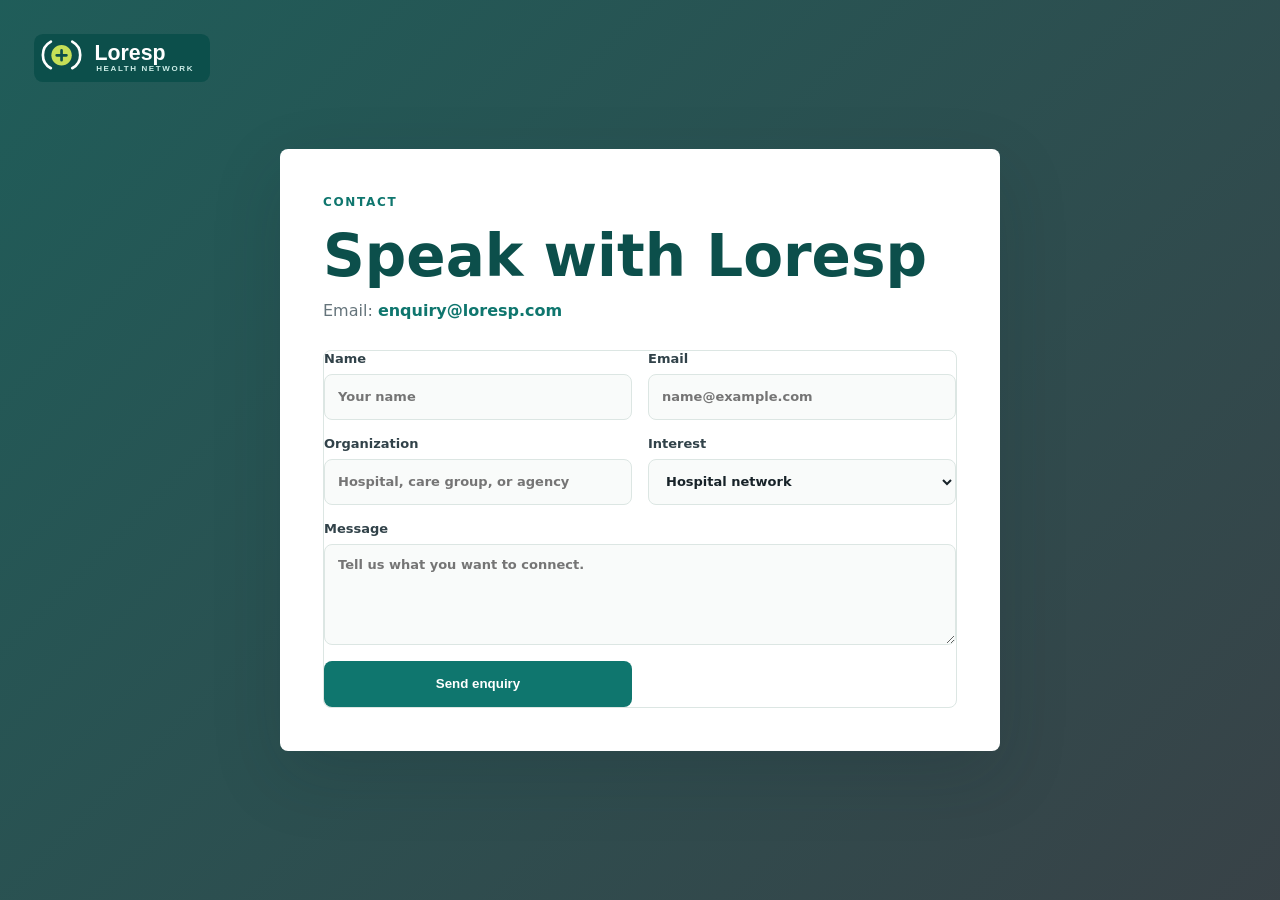
==== contact.html @ 652d3901 "Add files via upload" ====
<!doctype html>
<html lang="en">
<head>
  <meta charset="utf-8">
  <meta name="viewport" content="width=device-width, initial-scale=1">
  <title>Contact Loresp | Cloud-Based Healthcare Network</title>
  <meta name="description" content="Contact Loresp for hospital, care home, residential care, and community healthcare network enquiries.">
  <link rel="icon" href="favicon.svg" type="image/svg+xml">
  <link rel="stylesheet" href="styles.css">
</head>
<body class="contact-page">
  <main class="minimal-contact">
    <a class="contact-logo" href="index.html" aria-label="Back to Loresp home">
      <img src="logo.svg" alt="Loresp">
    </a>

    <section class="contact-card" aria-labelledby="contact-title">
      <p class="eyebrow">Contact</p>
      <h1 id="contact-title">Speak with Loresp</h1>
      <p>Email: <a href="mailto:enquiry@loresp.com">enquiry@loresp.com</a></p>

      <form class="contact-form minimal-form" action="mailto:enquiry@loresp.com" method="post" enctype="text/plain">
        <label>
          Name
          <input type="text" name="name" placeholder="Your name" required>
        </label>
        <label>
          Email
          <input type="email" name="email" placeholder="name@example.com" required>
        </label>
        <label>
          Organization
          <input type="text" name="organization" placeholder="Hospital, care group, or agency">
        </label>
        <label>
          Interest
          <select name="interest">
            <option>Hospital network</option>
            <option>Care home group</option>
            <option>Residential care</option>
            <option>Community care</option>
            <option>Partnership</option>
          </select>
        </label>
        <label class="full">
          Message
          <textarea name="message" rows="5" placeholder="Tell us what you want to connect." required></textarea>
        </label>
        <button class="button button-primary" type="submit">Send enquiry</button>
      </form>
    </section>
  </main>
</body>
</html>
---- styles.css ----
:root {
  --ink: #182329;
  --muted: #65747b;
  --line: #dce6e3;
  --paper: #fbfcfa;
  --mist: #eef6f3;
  --teal: #0f766e;
  --teal-dark: #0c4f4b;
  --lime: #c6df57;
  --coral: #f26d5b;
  --blue: #315f9f;
  --white: #ffffff;
  --shadow: 0 24px 70px rgba(18, 35, 41, 0.16);
  font-family: Inter, ui-sans-serif, system-ui, -apple-system, BlinkMacSystemFont, "Segoe UI", sans-serif;
}

* {
  box-sizing: border-box;
}

html {
  scroll-behavior: smooth;
}

body {
  margin: 0;
  color: var(--ink);
  background: var(--paper);
}

img {
  display: block;
  max-width: 100%;
}

a {
  color: inherit;
  text-decoration: none;
}

.site-header {
  position: sticky;
  top: 0;
  z-index: 20;
  display: flex;
  align-items: center;
  justify-content: space-between;
  gap: 24px;
  min-height: 74px;
  padding: 14px clamp(18px, 5vw, 64px);
  background: rgba(251, 252, 250, 0.92);
  border-bottom: 1px solid rgba(220, 230, 227, 0.9);
  backdrop-filter: blur(16px);
}

.brand {
  display: inline-flex;
  align-items: center;
  gap: 12px;
}

.brand img {
  width: 176px;
  height: auto;
}

.brand-symbol {
  display: grid;
  width: 42px;
  height: 42px;
  place-items: center;
  color: var(--white);
  background: linear-gradient(135deg, var(--teal), var(--blue));
  border-radius: 8px;
  font-weight: 800;
}

.brand strong,
.brand small {
  display: block;
  line-height: 1.05;
}

.brand small {
  margin-top: 3px;
  color: var(--muted);
  font-size: 12px;
  letter-spacing: 0.08em;
  text-transform: uppercase;
}

.site-nav {
  display: flex;
  align-items: center;
  gap: 24px;
  color: #304149;
  font-size: 14px;
  font-weight: 700;
}

.site-nav a {
  padding: 10px 0;
}

.nav-toggle {
  display: none;
  width: 42px;
  height: 42px;
  padding: 10px;
  background: var(--white);
  border: 1px solid var(--line);
  border-radius: 8px;
}

.nav-toggle span {
  display: block;
  height: 2px;
  margin: 5px 0;
  background: var(--ink);
}

.hero {
  position: relative;
  display: grid;
  min-height: calc(100vh - 74px);
  padding: clamp(36px, 8vw, 96px) clamp(18px, 5vw, 64px);
  overflow: hidden;
}

.hero-media,
.hero-overlay {
  position: absolute;
  inset: 0;
}

.hero-media img {
  width: 100%;
  height: 100%;
  object-fit: cover;
}

.hero-overlay {
  background:
    linear-gradient(90deg, rgba(11, 35, 38, 0.88), rgba(11, 35, 38, 0.58) 48%, rgba(11, 35, 38, 0.2)),
    linear-gradient(0deg, rgba(8, 27, 30, 0.35), rgba(8, 27, 30, 0.2));
}

.hero-content {
  position: relative;
  z-index: 2;
  align-self: center;
  justify-self: center;
  width: min(1080px, 100%);
  color: var(--white);
  text-align: center;
}

.hero-title {
  max-width: 1080px;
  margin-right: auto;
  margin-left: auto;
  text-align: center;
  text-wrap: balance;
}

.eyebrow {
  margin: 0 0 14px;
  color: var(--teal);
  font-size: 12px;
  font-weight: 800;
  letter-spacing: 0.14em;
  text-transform: uppercase;
}

.hero .eyebrow {
  color: var(--lime);
}

h1,
h2,
h3,
p {
  margin-top: 0;
}

h1 {
  margin-bottom: 22px;
  font-size: clamp(42px, 7vw, 86px);
  line-height: 0.98;
  letter-spacing: 0;
}

h2 {
  margin-bottom: 18px;
  font-size: clamp(30px, 4vw, 54px);
  line-height: 1.05;
  letter-spacing: 0;
}

h3 {
  margin-bottom: 10px;
  font-size: 22px;
  line-height: 1.2;
}

p {
  color: var(--muted);
  line-height: 1.7;
}

.hero-copy {
  max-width: 560px;
  margin-right: auto;
  margin-left: auto;
  color: rgba(255, 255, 255, 0.86);
  font-size: 19px;
}

.hero-actions {
  display: flex;
  flex-wrap: wrap;
  justify-content: center;
  gap: 12px;
  margin-top: 32px;
}

.button {
  display: inline-flex;
  align-items: center;
  justify-content: center;
  min-height: 46px;
  padding: 0 18px;
  border: 1px solid transparent;
  border-radius: 8px;
  font-weight: 800;
}

.button-primary {
  color: var(--white);
  background: var(--teal);
}

.button-light {
  color: var(--white);
  border-color: rgba(255, 255, 255, 0.45);
  background: rgba(255, 255, 255, 0.12);
}

.hero-panel {
  position: absolute;
  right: clamp(18px, 5vw, 64px);
  bottom: clamp(18px, 5vw, 64px);
  z-index: 2;
  width: min(330px, calc(100% - 36px));
  padding: 22px;
  color: var(--white);
  background: rgba(255, 255, 255, 0.13);
  border: 1px solid rgba(255, 255, 255, 0.24);
  border-radius: 8px;
  backdrop-filter: blur(16px);
}

.hero-panel span {
  color: var(--lime);
  font-size: 12px;
  font-weight: 800;
  text-transform: uppercase;
}

.hero-panel strong {
  display: block;
  margin: 8px 0 18px;
  font-size: 22px;
}

.signal-grid {
  display: grid;
  grid-template-columns: repeat(6, 1fr);
  gap: 8px;
}

.signal-grid i {
  height: 48px;
  background: linear-gradient(180deg, var(--lime), rgba(198, 223, 87, 0.25));
  border-radius: 6px;
}

.signal-grid i:nth-child(2),
.signal-grid i:nth-child(5) {
  background: linear-gradient(180deg, var(--coral), rgba(242, 109, 91, 0.25));
}

.signal-grid i:nth-child(3) {
  background: linear-gradient(180deg, #76c7ff, rgba(49, 95, 159, 0.25));
}

.metrics {
  display: grid;
  grid-template-columns: repeat(4, 1fr);
  border-bottom: 1px solid var(--line);
  background: var(--white);
}

.metrics div {
  padding: 26px clamp(18px, 4vw, 42px);
  border-right: 1px solid var(--line);
}

.metrics strong {
  display: block;
  color: var(--teal-dark);
  font-size: 34px;
}

.metrics span {
  color: var(--muted);
  font-weight: 700;
}

.section {
  padding: clamp(64px, 9vw, 120px) clamp(18px, 5vw, 64px);
}

.section-muted {
  background: var(--mist);
}

.split {
  display: grid;
  grid-template-columns: minmax(0, 1fr) minmax(320px, 520px);
  gap: clamp(32px, 6vw, 88px);
  align-items: center;
}

.check-list {
  display: grid;
  gap: 10px;
  margin-top: 24px;
}

.check-list span {
  padding: 14px 16px;
  background: var(--white);
  border: 1px solid var(--line);
  border-radius: 8px;
  font-weight: 700;
}

.platform-card {
  padding: 26px;
  background: #12252b;
  border-radius: 8px;
  box-shadow: var(--shadow);
}

.platform-top,
.care-row {
  display: flex;
  justify-content: space-between;
  gap: 18px;
}

.platform-top {
  margin-bottom: 20px;
  color: var(--white);
}

.platform-top span {
  color: var(--lime);
  font-size: 12px;
  font-weight: 800;
  text-transform: uppercase;
}

.care-row {
  align-items: center;
  min-height: 68px;
  padding: 14px 0;
  color: var(--white);
  border-top: 1px solid rgba(255, 255, 255, 0.14);
}

.care-row span {
  color: var(--lime);
  font-weight: 800;
}

.section-head {
  display: flex;
  justify-content: space-between;
  align-items: end;
  gap: 24px;
  margin-bottom: 34px;
}

.section-head h2 {
  max-width: 820px;
}

.compact {
  display: block;
}

.solution-grid {
  display: grid;
  grid-template-columns: repeat(4, 1fr);
  gap: 18px;
}

.solution-card {
  overflow: hidden;
  background: var(--white);
  border: 1px solid var(--line);
  border-radius: 8px;
}

.solution-card img {
  width: 100%;
  aspect-ratio: 1.15;
  object-fit: cover;
}

.solution-card div {
  padding: 22px;
}

.product-grid,
.resource-grid {
  display: grid;
  grid-template-columns: repeat(3, 1fr);
  gap: 18px;
}

.product-grid article,
.resource-grid article {
  padding: 26px;
  background: var(--white);
  border: 1px solid var(--line);
  border-radius: 8px;
}

.product-icon {
  display: inline-grid;
  width: 48px;
  height: 48px;
  margin-bottom: 22px;
  place-items: center;
  color: var(--white);
  background: var(--teal-dark);
  border-radius: 8px;
  font-weight: 900;
}

.workflow {
  display: grid;
  grid-template-columns: minmax(0, 0.8fr) minmax(360px, 1.2fr);
  gap: clamp(32px, 6vw, 72px);
  background: #132e34;
}

.workflow h2,
.security h2,
.contact h2 {
  color: var(--ink);
}

.workflow h2,
.workflow .workflow-copy p {
  color: var(--white);
}

.workflow .workflow-copy p:last-child {
  color: rgba(255, 255, 255, 0.72);
}

.timeline {
  display: grid;
  grid-template-columns: repeat(2, 1fr);
  gap: 16px;
}

.timeline div {
  padding: 24px;
  background: rgba(255, 255, 255, 0.08);
  border: 1px solid rgba(255, 255, 255, 0.14);
  border-radius: 8px;
}

.timeline span {
  display: grid;
  width: 34px;
  height: 34px;
  margin-bottom: 18px;
  place-items: center;
  color: #132e34;
  background: var(--lime);
  border-radius: 6px;
  font-weight: 900;
}

.timeline strong {
  display: block;
  margin-bottom: 8px;
  color: var(--white);
  font-size: 20px;
}

.timeline p {
  color: rgba(255, 255, 255, 0.72);
}

.resource-grid small {
  color: var(--coral);
  font-weight: 900;
  letter-spacing: 0.12em;
  text-transform: uppercase;
}

.resource-grid a {
  color: var(--teal);
  font-weight: 900;
}

.security {
  display: grid;
  grid-template-columns: minmax(0, 0.9fr) minmax(360px, 1.1fr);
  gap: 40px;
  align-items: center;
}

.security-grid {
  display: grid;
  grid-template-columns: repeat(2, 1fr);
  gap: 12px;
}

.security-grid span {
  padding: 18px;
  background: var(--mist);
  border: 1px solid var(--line);
  border-radius: 8px;
  font-weight: 800;
}

.contact {
  display: grid;
  grid-template-columns: minmax(0, 0.85fr) minmax(360px, 1.15fr);
  gap: 44px;
  background: #f6f3ec;
}

.contact-redirect {
  align-self: center;
  padding: 28px;
  background: var(--white);
  border: 1px solid var(--line);
  border-radius: 8px;
  box-shadow: var(--shadow);
}

.contact-redirect strong {
  display: block;
  margin-bottom: 10px;
  font-size: 24px;
  line-height: 1.2;
}

.contact-redirect .button {
  margin-top: 8px;
}

.contact-form {
  display: grid;
  grid-template-columns: repeat(2, 1fr);
  gap: 16px;
  padding: 24px;
  background: var(--white);
  border: 1px solid var(--line);
  border-radius: 8px;
  box-shadow: var(--shadow);
}

label {
  display: grid;
  gap: 8px;
  color: #314249;
  font-size: 13px;
  font-weight: 900;
}

input,
select,
textarea {
  width: 100%;
  min-height: 46px;
  padding: 12px 13px;
  color: var(--ink);
  background: #f9fbfa;
  border: 1px solid var(--line);
  border-radius: 8px;
  font: inherit;
}

textarea {
  resize: vertical;
}

.full {
  grid-column: 1 / -1;
}

.site-footer {
  display: flex;
  justify-content: space-between;
  gap: 24px;
  padding: 34px clamp(18px, 5vw, 64px);
  color: var(--white);
  background: #10242a;
}

.footer-brand {
  max-width: 340px;
}

.footer-brand img {
  width: 176px;
  height: auto;
}

.site-footer p {
  margin: 6px 0 0;
  color: rgba(255, 255, 255, 0.7);
}

.footer-brand a {
  display: inline-flex;
  margin-top: 10px;
  color: var(--lime);
  font-weight: 800;
}

.footer-actions {
  display: grid;
  justify-items: end;
  gap: 18px;
}

.site-footer nav {
  display: flex;
  flex-wrap: wrap;
  gap: 18px;
  align-items: center;
  font-weight: 800;
}

.social-links {
  display: flex;
  gap: 10px;
}

.social-links a {
  display: grid;
  width: 38px;
  height: 38px;
  place-items: center;
  background: rgba(255, 255, 255, 0.1);
  border: 1px solid rgba(255, 255, 255, 0.14);
  border-radius: 8px;
}

.social-links svg {
  width: 18px;
  height: 18px;
  fill: var(--white);
}

.contact-page {
  min-height: 100vh;
  background:
    linear-gradient(135deg, rgba(12, 79, 75, 0.92), rgba(24, 35, 41, 0.86)),
    url("https://images.unsplash.com/photo-1576091160550-2173dba999ef?auto=format&fit=crop&w=1500&q=80") center/cover;
}

.minimal-contact {
  display: grid;
  min-height: 100vh;
  place-items: center;
  padding: clamp(22px, 5vw, 64px);
}

.contact-logo {
  position: absolute;
  top: clamp(18px, 4vw, 34px);
  left: clamp(18px, 4vw, 34px);
}

.contact-logo img {
  width: 176px;
}

.contact-card {
  width: min(720px, 100%);
  padding: clamp(24px, 5vw, 42px);
  background: var(--white);
  border: 1px solid rgba(255, 255, 255, 0.34);
  border-radius: 8px;
  box-shadow: var(--shadow);
}

.contact-card h1 {
  margin-bottom: 12px;
  color: var(--teal-dark);
  font-size: clamp(32px, 6vw, 58px);
  line-height: 1;
}

.contact-card > p a {
  color: var(--teal);
  font-weight: 900;
}

.minimal-form {
  margin-top: 26px;
  padding: 0;
  box-shadow: none;
}

@media (max-width: 1100px) {
  .solution-grid,
  .product-grid,
  .resource-grid {
    grid-template-columns: repeat(2, 1fr);
  }

  .hero-panel {
    position: relative;
    right: auto;
    bottom: auto;
    margin-top: 36px;
  }
}

@media (max-width: 820px) {
  .nav-toggle {
    display: block;
  }

  .site-nav {
    position: absolute;
    top: 73px;
    right: 18px;
    left: 18px;
    display: none;
    flex-direction: column;
    align-items: stretch;
    gap: 0;
    padding: 12px;
    background: var(--white);
    border: 1px solid var(--line);
    border-radius: 8px;
    box-shadow: var(--shadow);
  }

  .site-nav.open {
    display: flex;
  }

  .site-nav a {
    padding: 13px;
  }

  .hero {
    min-height: auto;
  }

  .hero-title {
    font-size: clamp(29px, 8vw, 52px);
    line-height: 1.05;
  }

  .metrics,
  .split,
  .workflow,
  .security,
  .contact {
    grid-template-columns: 1fr;
  }

  .metrics {
    grid-template-columns: repeat(2, 1fr);
  }

  .section-head {
    display: block;
  }
}

@media (max-width: 620px) {
  .solution-grid,
  .product-grid,
  .resource-grid,
  .timeline,
  .security-grid,
  .contact-form,
  .metrics {
    grid-template-columns: 1fr;
  }

  .site-footer {
    display: block;
  }

  .site-footer nav,
  .footer-actions {
    margin-top: 22px;
    justify-items: start;
  }

  .contact-logo {
    position: static;
    justify-self: start;
    margin-bottom: 28px;
  }
}
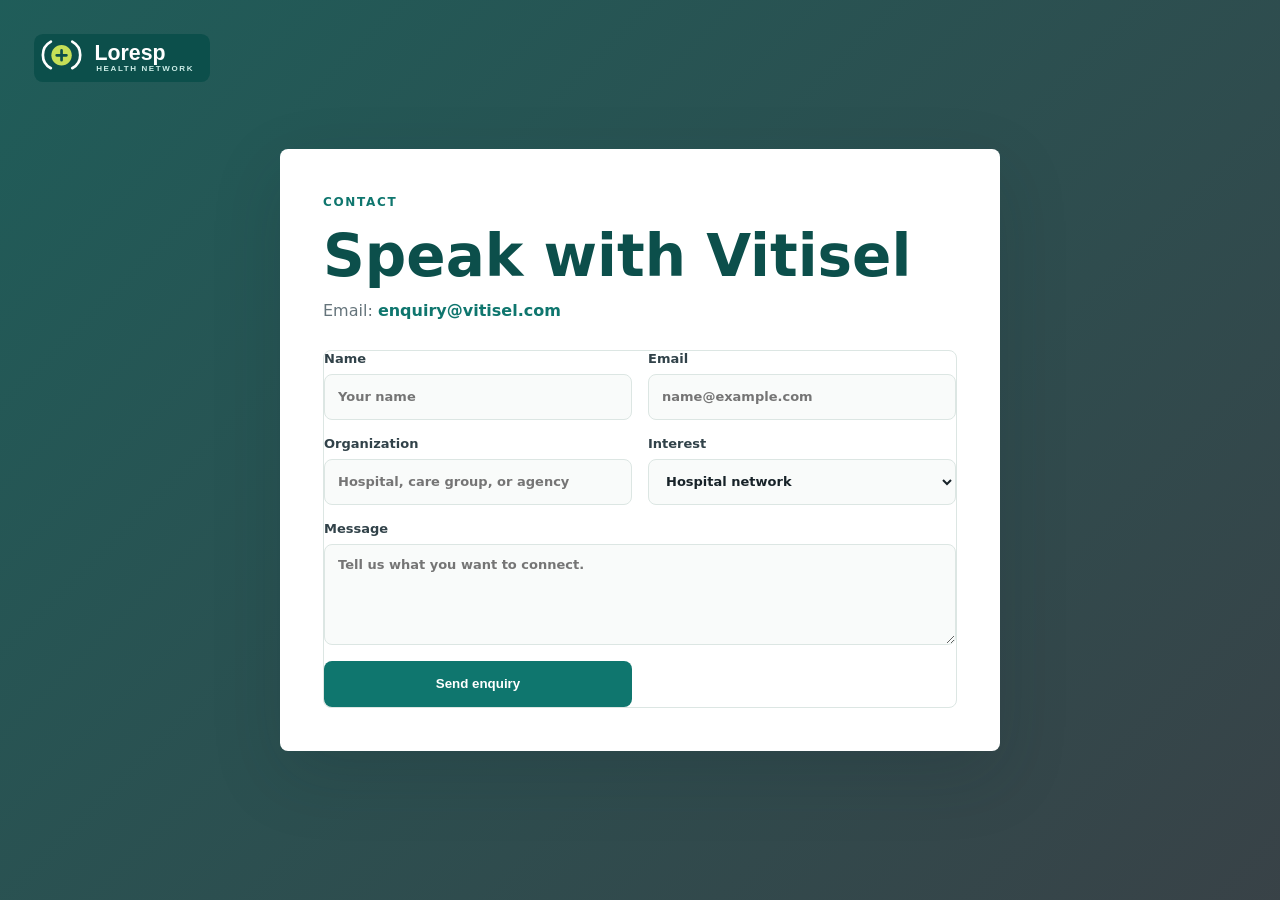
==== commit 88ca1531: "Update contact.html" ====
--- a/contact.html
+++ b/contact.html
@@ -3,23 +3,23 @@
 <head>
   <meta charset="utf-8">
   <meta name="viewport" content="width=device-width, initial-scale=1">
-  <title>Contact Loresp | Cloud-Based Healthcare Network</title>
-  <meta name="description" content="Contact Loresp for hospital, care home, residential care, and community healthcare network enquiries.">
+  <title>Contact Vitisel | Cloud-Based Healthcare Network</title>
+  <meta name="description" content="Contact Vitisel for hospital, care home, residential care, and community healthcare network enquiries.">
   <link rel="icon" href="favicon.svg" type="image/svg+xml">
   <link rel="stylesheet" href="styles.css">
 </head>
 <body class="contact-page">
   <main class="minimal-contact">
-    <a class="contact-logo" href="index.html" aria-label="Back to Loresp home">
-      <img src="logo.svg" alt="Loresp">
+    <a class="contact-logo" href="index.html" aria-label="Back to Vitisel home">
+      <img src="logo.svg" alt="Vitisel">
     </a>
 
     <section class="contact-card" aria-labelledby="contact-title">
       <p class="eyebrow">Contact</p>
-      <h1 id="contact-title">Speak with Loresp</h1>
-      <p>Email: <a href="mailto:enquiry@loresp.com">enquiry@loresp.com</a></p>
+      <h1 id="contact-title">Speak with Vitisel</h1>
+      <p>Email: <a href="mailto:enquiry@vitisel.com">enquiry@vitisel.com</a></p>
 
-      <form class="contact-form minimal-form" action="mailto:enquiry@loresp.com" method="post" enctype="text/plain">
+      <form class="contact-form minimal-form" action="mailto:enquiry@Vitisel.com" method="post" enctype="text/plain">
         <label>
           Name
           <input type="text" name="name" placeholder="Your name" required>
